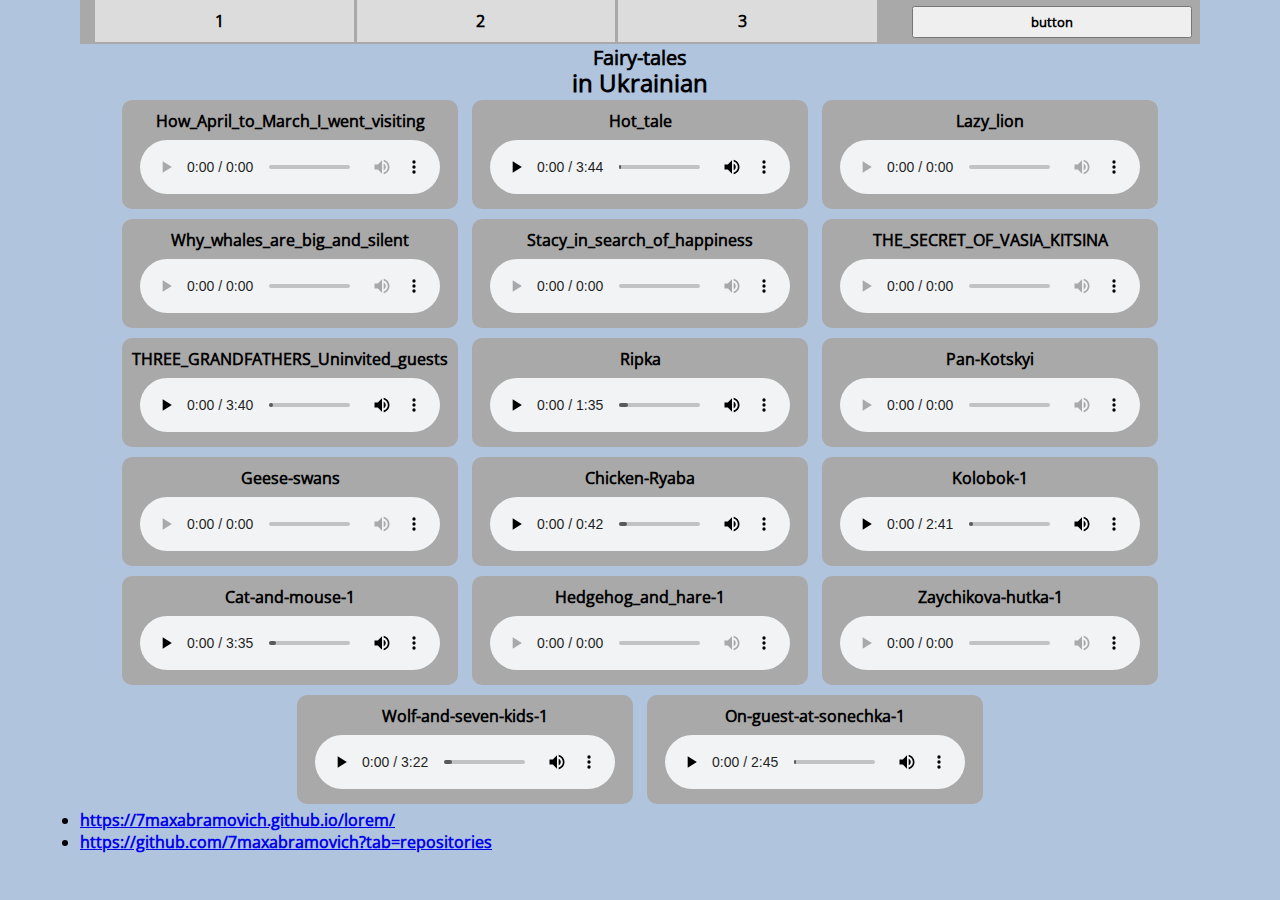
==== index.html @ 869fb1e6 "added all" ====
<!DOCTYPE html>
<html lang="en">
<head>
  <meta charset="utf-8">
  <meta name="viewport" content="width=device-width, initial-scale=1">

  <title>Fairy-tales</title>
  <meta name="description" content="fairy-tales desc">
  <meta name="keywords" content="fairy-tales key">

  <link rel="icon" href="img/favicon.svg" type="image/svg+xml">
  <link rel="stylesheet" type="text/css" href="css/style.css"/>  
</head>

<body class="body">
  <header class="header">
  <nav class="nav">
    <ul class="menu">
      <li><span>1</span>
        <ul class="submenu submenu-item-wrap">
          <li><span>1.1</span>
          <ul class="submenu-item">
            <li>1.1.1</li>
          </ul>
          </li>
          <li><span>1.2</span>
          <ul class="submenu-item">
            <li>1.2.1</li>
          </ul>
          </li>
          <li><span>1.3</span>
          <ul class="submenu-item">
            <li>1.3.1</li>
          </ul>
          </li>
          <li><span>1.4</span>
          <ul class="submenu-item">
            <li>1.4.1</li>
          </ul>
          </li>
          <li><span>1.5</span>      
          <ul class="submenu-item">
            <li>1.5.1</li>
          </ul>
          </li>
        </ul>
      </li>
      <li>2</li>
      <li><span>3</span>
        <article class="submenu">
          <p class="submenu-text">3p</p>
          <ul class="arrow">
            <li>3.1</li>
            <li>3.2</li>
            <li>3.3</li>
          </ul>
        </article>
      </li>
    </ul>
  </nav>
  <div class="login-wrap">
    <input type="button" class="login" value="button">
  </div>
  </header>
  <section class="banner">
  <article class="banner-title">
    <h1 class="h1">Fairy-tales</h1>
    <h2 class="h2">in Ukrainian</h2>
    <!-- <button class="banner-button" type="button">button</button> -->
  </article>
  <article class="banner-img">
  </article>
  </section>

  <div class="audio">
    <div class="tale">
      <p class="tale-title">How_April_to_March_I_went_visiting</p>
      <audio controls name="media" class="tale-el"><source src="audio/How_April_to_March_I_went_visiting.mp3" type="audio/mp3"></audio>
    </div>
    <div class="tale">
      <p class="tale-title">Hot_tale</p>
      <audio controls name="media" class="tale-el"><source src="audio/Hot_tale.mp3" type="audio/mp3"></audio>
    </div>
    <div class="tale">
      <p class="tale-title">Lazy_lion</p>
      <audio controls name="media" class="tale-el"><source src="audio/Lazy_lion.mp3" type="audio/mp3"></audio>
    </div>
    <div class="tale">
      <p class="tale-title">Why_whales_are_big_and_silent</p>
      <audio controls name="media" class="tale-el"><source src="audio/Why_whales_are_big_and_silent.mp3" type="audio/mp3"></audio>
    </div>
    <div class="tale">
      <p class="tale-title">Stacy_in_search_of_happiness</p>
      <audio controls name="media" class="tale-el"><source src="audio/Stacy_in_search_of_happiness.mp3" type="audio/mp3"></audio>
    </div>
    <div class="tale">
      <p class="tale-title">THE_SECRET_OF_VASIA_KITSINA</p>
      <audio controls name="media" class="tale-el"><source src="audio/THE_SECRET_OF_VASIA_KITSINA.mp3" type="audio/mp3"></audio>
    </div>
    <div class="tale">
      <p class="tale-title">THREE_GRANDFATHERS_Uninvited_guests</p>
      <audio controls name="media" class="tale-el"><source src="audio/THREE_GRANDFATHERS_Uninvited_guests.mp3" type="audio/mp3"></audio>
    </div>
    <div class="tale">
      <p class="tale-title">Ripka</p>
      <audio controls name="media" class="tale-el"><source src="audio/Ripka.mp3" type="audio/mp3"></audio>
    </div>
    <div class="tale">
      <p class="tale-title">Pan-Kotskyi</p>
      <audio controls name="media" class="tale-el"><source src="audio/Pan-Kotskyi.mp3" type="audio/mp3"></audio>
    </div>
    <div class="tale">
      <p class="tale-title">Geese-swans</p>
      <audio controls name="media" class="tale-el"><source src="audio/Geese-swans.mp3" type="audio/mp3"></audio>
    </div>
    <div class="tale">
      <p class="tale-title">Chicken-Ryaba</p>
      <audio controls name="media" class="tale-el"><source src="audio/Chicken-Ryaba.mp3" type="audio/mp3"></audio>
    </div>
    <div class="tale">
      <p class="tale-title">Kolobok-1</p>
      <audio controls name="media" class="tale-el"><source src="audio/Kolobok-1.mp3" type="audio/mp3"></audio>
    </div>
    <div class="tale">
      <p class="tale-title">Cat-and-mouse-1</p>
      <audio controls name="media" class="tale-el"><source src="audio/Cat-and-mouse-1.mp3" type="audio/mp3"></audio>
    </div>
    <div class="tale">
      <p class="tale-title">Hedgehog_and_hare-1</p>
      <audio controls name="media" class="tale-el"><source src="audio/Hedgehog_and_hare-1.mp3" type="audio/mp3"></audio>
    </div>
    <div class="tale">
      <p class="tale-title">Zaychikova-hutka-1</p>
      <audio controls name="media" class="tale-el"><source src="audio/Zaychikova-hutka-1.mp3" type="audio/mp3"></audio>
    </div>
    <div class="tale">
      <p class="tale-title">Wolf-and-seven-kids-1</p>
      <audio controls name="media" class="tale-el"><source src="audio/Wolf-and-seven-kids-1.mp3" type="audio/mp3"></audio>
    </div>
    <div class="tale">
      <p class="tale-title">On-guest-at-sonechka-1</p>
      <audio controls name="media" class="tale-el"><source src="audio/On-guest-at-sonechka-1.mp3" type="audio/mp3"></audio>
    </div>

    <!-- <div class="tale">
      <video controls name="media" class="tale-el"><source src="audio/How_April_to_March_I_went_visiting.mp3" type="audio/mp3"></video>
    </div> -->
  </div>

  <ul>
    <li><a href="https://7maxabramovich.github.io/lorem/" target="_blank">https://7maxabramovich.github.io/lorem/</a></li>
    <li><a href="https://github.com/7maxabramovich?tab=repositories" target="_blank">https://github.com/7maxabramovich?tab=repositories</a></li>
  </ul>
  
  <script src="js/js.js"></script> 

</body>
</html>
---- css/style.css ----
@font-face {
  font-family: OpenSans;
  src: url('../vendor/OpenSans/OpenSans-Regular.ttf'); 
}
p, span, div, body, input, button, ul, li, h1, h2 {
  box-sizing: border-box;
  margin: 0;
  padding: 0;
  font-weight: bold;
  font-family: OpenSans;
}

.body {
  max-width: 1120px;
  margin: auto;
  background-color: lightsteelblue;
}
.header {
  display: flex;
  justify-content: space-around;
  flex-wrap: wrap;
  background: #f4f4f4;
  background: darkgray;
  position: relative;
}
.nav {
  width: 70%;
}
.menu {
  display: flex;
  justify-content: space-around;
  flex-wrap: wrap;
}
.menu li {
  cursor: pointer;
  list-style: none;
  padding: 10px 30px 10px 20px;
  text-align: left;
}
.menu > li {
  position: relative;
  width: 33%;
  text-align: center;
  min-width: 200px;
}
.menu * {
  background: #f4f4f4;
  background: gainsboro;
}
.menu li:hover {
  box-shadow: 0px 0px 9px 6px #ddd;
  z-index: 1;
}
.submenu {
  display: none;
  position: absolute;
  top: 42px;
  left: 0;
  width: 100%;
}
.menu li:hover .submenu {
  display: block;
}
.submenu-item-wrap li {
  position: relative;
}
.submenu-item-wrap > li::after {
  content: "+";
  position: absolute;
  right: 10px;
}
.submenu-item-wrap > li:hover::after {
  content: "-";
}
.submenu-item {
  display: none;
  position: absolute;
  left: 100%;
  top: 0;
}

@media (max-width: 576px) {
  .submenu-item {
    position: initial
  }
  .submenu-item-wrap > li::after {
    top: 10px;
  }
}

.submenu-item-wrap li:hover .submenu-item {
  display: block;
}
.submenu-text {
  padding: 10px 30px 10px 20px;
  cursor: auto;
  text-align: left;
}
.arrow li {
  position: relative;
}
.arrow li::before {
  content: "";
  background: url(../img/arrow.png);
  width: 15px;
  height: 15px;
  display: block;
  position: absolute;
  left: 3px;
  top: 13px;
  filter: opacity(0.5);
}
.login-wrap {
  width: 25%;
  text-align: right;
}
.login {
  cursor: pointer;
  padding: 5px 10px;
  margin: 6px;
  width: 100%;
}
.banner {
  /* display: flex;
  flex-wrap: wrap;
  align-items: center; */
}
.banner article {
  /* width: 50%; */
  text-align: center;
}
.banner-title {
  text-align: center
}
.h1 {
  font-size: 20px;
}
.h2 {
  line-height: 1;
}
.banner-button {
  padding: 5px 10px;
  cursor: pointer;
  width: 50%;
}  
.img {
  max-width: 100%;
  cursor: pointer;
}  
.audio {
  text-align: center;
}
.tale {
  display: inline-block;
  /* float: left; */
  /* overflow: hidden; */
  width: 30%;
  /* height: 70px; */
  background: darkgray;
  border-radius: 10px;
  padding: 10px 5px 10px 5px;
  margin: 5px;
}
.tale-title {
  margin: 0px 0px 8px 0px;
}
.tale-el {
  /* margin-top: -90px; */
}

@media (max-width: 576px) {
  .h1 {
    font-size: 24px;
  }
  .h2 {
    line-height: 1.2;
    font-size: 21px;
    margin: 15px 0;
  }
}

/*modal*/
.modal-close {
  position: fixed;
  top: -8px;
  right: 15px;
}
.visually-hidden {
  width: 0px; 
}
.label {
  cursor: pointer;
}
.bar-wrap {
  width: 30px;
  height: 30px;
}
.bar {
  background-color: #fff;
  border-radius: 4px;
  position: absolute; 
}
.bar1 {
  transform-origin: 5%;
  transform: rotate(45deg);
  height: 3px;
  width: 42px;
}
.bar2 {
  bottom: 0;
  transform: rotate(-45deg);
  height: 3px;
  width: 42px;
  transform-origin: 5%;
}

.modal-window{
  border-radius: 5px;
  padding: 30px 30px;
}
.modal-opened {
  overflow: hidden;
}
.modal-shadow{
  position: fixed;
  border:none;
  width: 100%;
  top: 0;
  bottom: 0;
  right: 0;
  pointer-events: none;
  opacity: 0;
  transition: opacity 0.15s ease;
}
.modal-shadowShow{
  pointer-events: auto;
  opacity: 0.5;
}
.modal {
  position: fixed;
  top: 0;
  bottom: 0;
  right: 0;
  left: 0;
  overflow-y: auto;
  opacity: 1;
  pointer-events: none;
  z-index: 9;
  visibility: hidden;
}
.modal-active{
  pointer-events: auto;
  visibility: visible;
}
.modal-wrap {
  min-height: 100%;
  display: flex;
  align-items: center;
  justify-content: center;
}
.modal-window {
  margin: 50px 0;
  background: #000;
  width: 600px;
  max-width: 100%;
  transform: scale(0.9);
}
.modal-active .modal-window{
  opacity: 0.5;
}
.modal-img {
  margin: auto;
  display: block;
  max-width: 100%;
  width: 50%;
}
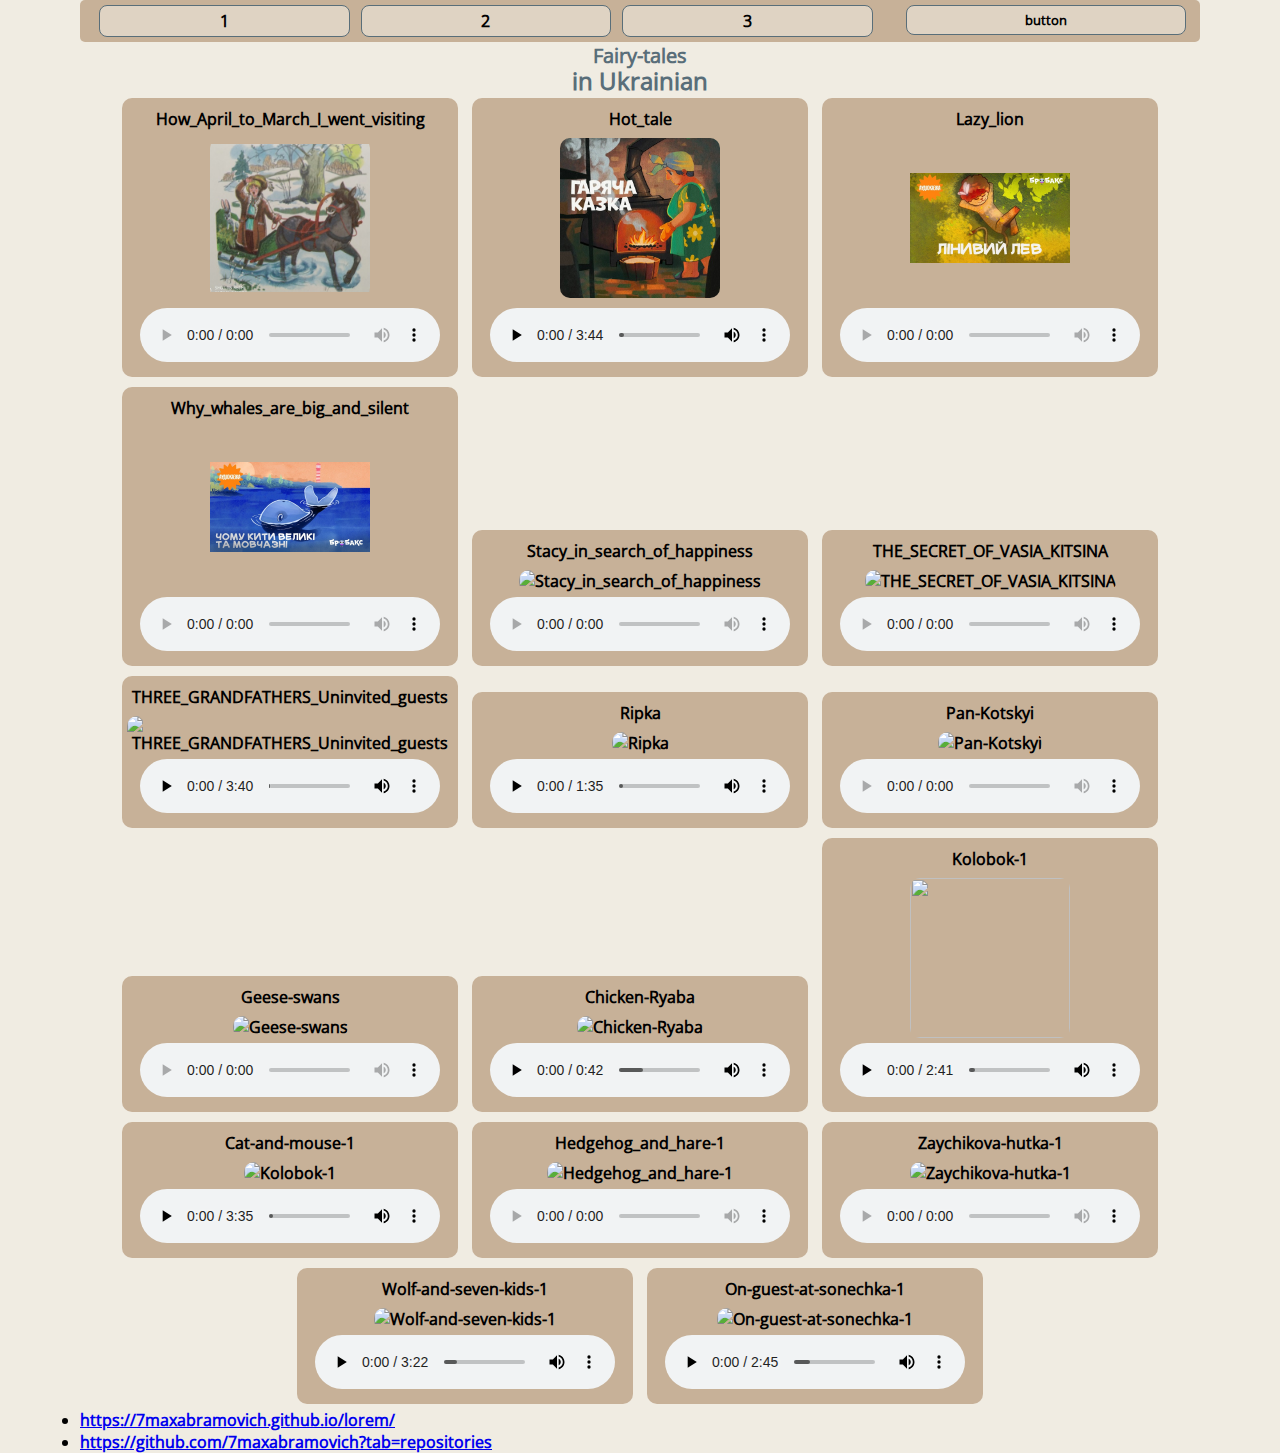
==== commit e010ed54: "added styles" ====
--- a/index.html
+++ b/index.html
@@ -75,70 +75,87 @@
   <div class="audio">
     <div class="tale">
       <p class="tale-title">How_April_to_March_I_went_visiting</p>
+      <img src="img/gal/1.jpg" alt="How_April_to_March_I_went_visiting" class="tale-img">
       <audio controls name="media" class="tale-el"><source src="audio/How_April_to_March_I_went_visiting.mp3" type="audio/mp3"></audio>
     </div>
     <div class="tale">
       <p class="tale-title">Hot_tale</p>
+      <img src="img/gal/2.jpg" alt="Hot_tale" class="tale-img">
       <audio controls name="media" class="tale-el"><source src="audio/Hot_tale.mp3" type="audio/mp3"></audio>
     </div>
     <div class="tale">
       <p class="tale-title">Lazy_lion</p>
+      <img src="img/gal/3.jpg" alt="Lazy_lion" class="tale-img">
       <audio controls name="media" class="tale-el"><source src="audio/Lazy_lion.mp3" type="audio/mp3"></audio>
     </div>
     <div class="tale">
       <p class="tale-title">Why_whales_are_big_and_silent</p>
+      <img src="img/gal/4.jpg" alt="Why_whales_are_big_and_silent" class="tale-img">
       <audio controls name="media" class="tale-el"><source src="audio/Why_whales_are_big_and_silent.mp3" type="audio/mp3"></audio>
     </div>
     <div class="tale">
       <p class="tale-title">Stacy_in_search_of_happiness</p>
+      <img src="img/gal/5.jpg" alt="Stacy_in_search_of_happiness" class="tale-img">
       <audio controls name="media" class="tale-el"><source src="audio/Stacy_in_search_of_happiness.mp3" type="audio/mp3"></audio>
     </div>
     <div class="tale">
       <p class="tale-title">THE_SECRET_OF_VASIA_KITSINA</p>
+      <img src="img/gal/6.jpg" alt="THE_SECRET_OF_VASIA_KITSINA" class="tale-img">
       <audio controls name="media" class="tale-el"><source src="audio/THE_SECRET_OF_VASIA_KITSINA.mp3" type="audio/mp3"></audio>
     </div>
     <div class="tale">
       <p class="tale-title">THREE_GRANDFATHERS_Uninvited_guests</p>
+      <img src="img/gal/7.jpg" alt="THREE_GRANDFATHERS_Uninvited_guests" class="tale-img">
       <audio controls name="media" class="tale-el"><source src="audio/THREE_GRANDFATHERS_Uninvited_guests.mp3" type="audio/mp3"></audio>
     </div>
     <div class="tale">
       <p class="tale-title">Ripka</p>
+      <img src="img/gal/8.jpg" alt="Ripka" class="tale-img">
       <audio controls name="media" class="tale-el"><source src="audio/Ripka.mp3" type="audio/mp3"></audio>
     </div>
     <div class="tale">
       <p class="tale-title">Pan-Kotskyi</p>
+      <img src="img/gal/9.jpg" alt="Pan-Kotskyi" class="tale-img">
       <audio controls name="media" class="tale-el"><source src="audio/Pan-Kotskyi.mp3" type="audio/mp3"></audio>
     </div>
     <div class="tale">
       <p class="tale-title">Geese-swans</p>
+      <img src="img/gal/10.jpg" alt="Geese-swans" class="tale-img">
       <audio controls name="media" class="tale-el"><source src="audio/Geese-swans.mp3" type="audio/mp3"></audio>
     </div>
     <div class="tale">
       <p class="tale-title">Chicken-Ryaba</p>
+      <img src="img/gal/11.jpg" alt="Chicken-Ryaba" class="tale-img">
       <audio controls name="media" class="tale-el"><source src="audio/Chicken-Ryaba.mp3" type="audio/mp3"></audio>
     </div>
     <div class="tale">
       <p class="tale-title">Kolobok-1</p>
+      <img src="img/gal/12.jpg" alt="" class="tale-img">
       <audio controls name="media" class="tale-el"><source src="audio/Kolobok-1.mp3" type="audio/mp3"></audio>
     </div>
     <div class="tale">
       <p class="tale-title">Cat-and-mouse-1</p>
+      <img src="img/gal/13.jpg" alt="Kolobok-1" class="tale-img">
       <audio controls name="media" class="tale-el"><source src="audio/Cat-and-mouse-1.mp3" type="audio/mp3"></audio>
     </div>
     <div class="tale">
       <p class="tale-title">Hedgehog_and_hare-1</p>
+      <img src="img/gal/14.jpg" alt="Hedgehog_and_hare-1" class="tale-img">
       <audio controls name="media" class="tale-el"><source src="audio/Hedgehog_and_hare-1.mp3" type="audio/mp3"></audio>
     </div>
     <div class="tale">
       <p class="tale-title">Zaychikova-hutka-1</p>
+      <img src="img/gal/15.jpg" alt="Zaychikova-hutka-1" class="tale-img">
       <audio controls name="media" class="tale-el"><source src="audio/Zaychikova-hutka-1.mp3" type="audio/mp3"></audio>
     </div>
     <div class="tale">
       <p class="tale-title">Wolf-and-seven-kids-1</p>
+      <img src="img/gal/16.jpg" alt="Wolf-and-seven-kids-1" class="tale-img">
       <audio controls name="media" class="tale-el"><source src="audio/Wolf-and-seven-kids-1.mp3" type="audio/mp3"></audio>
     </div>
     <div class="tale">
       <p class="tale-title">On-guest-at-sonechka-1</p>
+      <img src="img/gal/17.jpg" alt="On-guest-at-sonechka-1" class="tale-img">
       <audio controls name="media" class="tale-el"><source src="audio/On-guest-at-sonechka-1.mp3" type="audio/mp3"></audio>
     </div>
 
--- a/css/style.css
+++ b/css/style.css
@@ -13,15 +13,17 @@
 .body {
   max-width: 1120px;
   margin: auto;
-  background-color: lightsteelblue;
+  background-color: #f0ece2;
 }
 .header {
   display: flex;
   justify-content: space-around;
   flex-wrap: wrap;
   background: #f4f4f4;
-  background: darkgray;
-  position: relative;
+  background: #c7b198;
+  position: relative;
+  border-radius: 5px;
+  padding: 5px 0;
 }
 .nav {
   width: 70%;
@@ -34,18 +36,20 @@
 .menu li {
   cursor: pointer;
   list-style: none;
-  padding: 10px 30px 10px 20px;
+  padding: 4px 20px;
   text-align: left;
 }
 .menu > li {
   position: relative;
-  width: 33%;
+  width: 32%;
   text-align: center;
   min-width: 200px;
+  border-radius: 8px;
+  border: 1px solid #596e79;
 }
 .menu * {
   background: #f4f4f4;
-  background: gainsboro;
+  background: #dfd3c3;
 }
 .menu li:hover {
   box-shadow: 0px 0px 9px 6px #ddd;
@@ -117,8 +121,11 @@
 .login {
   cursor: pointer;
   padding: 5px 10px;
-  margin: 6px;
+  /* margin: 6px; */
   width: 100%;
+  background: #dfd3c3;
+  border-radius: 8px;
+  border: 1px solid #596e79;
 }
 .banner {
   /* display: flex;
@@ -134,9 +141,11 @@
 }
 .h1 {
   font-size: 20px;
+  color: #596e79;
 }
 .h2 {
   line-height: 1;
+  color: #596e79;
 }
 .banner-button {
   padding: 5px 10px;
@@ -156,14 +165,24 @@
   /* overflow: hidden; */
   width: 30%;
   /* height: 70px; */
-  background: darkgray;
+  background: #c7b198;
   border-radius: 10px;
   padding: 10px 5px 10px 5px;
   margin: 5px;
+  min-width: 315px;
 }
 .tale-title {
   margin: 0px 0px 8px 0px;
 }
+
+.tale-img {
+  width: 160px;
+  height: 160px;
+  margin: 0 0 5px 0px;
+  border-radius: 10px;
+  object-fit: contain;
+}
+
 .tale-el {
   /* margin-top: -90px; */
 }
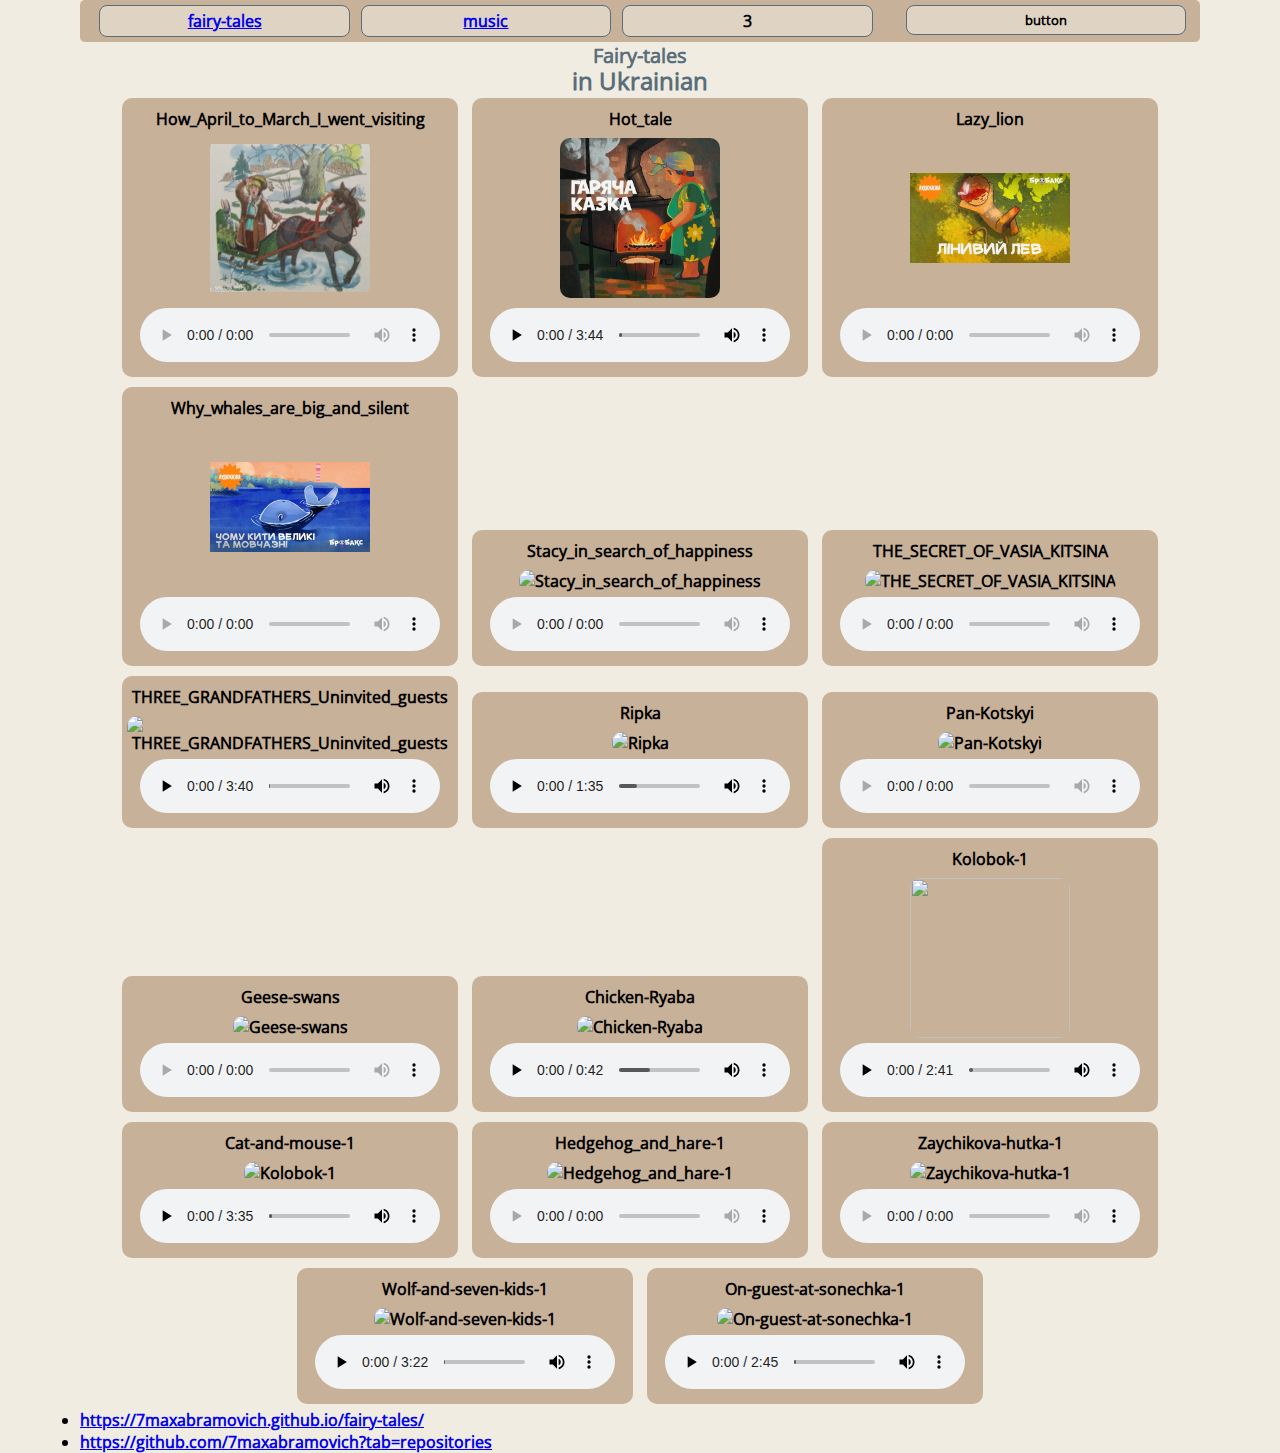
==== commit fb98221b: "added styles 2" ====
--- a/index.html
+++ b/index.html
@@ -16,7 +16,7 @@
   <header class="header">
   <nav class="nav">
     <ul class="menu">
-      <li><span>1</span>
+      <li><span><a href="index.html">fairy-tales</a></span>
         <ul class="submenu submenu-item-wrap">
           <li><span>1.1</span>
           <ul class="submenu-item">
@@ -45,7 +45,7 @@
           </li>
         </ul>
       </li>
-      <li>2</li>
+      <li><a href="music.html">music</a></li>
       <li><span>3</span>
         <article class="submenu">
           <p class="submenu-text">3p</p>
@@ -165,7 +165,7 @@
   </div>
 
   <ul>
-    <li><a href="https://7maxabramovich.github.io/lorem/" target="_blank">https://7maxabramovich.github.io/lorem/</a></li>
+    <li><a href="https://7maxabramovich.github.io/fairy-tales/" target="_blank">https://7maxabramovich.github.io/fairy-tales/</a></li>
     <li><a href="https://github.com/7maxabramovich?tab=repositories" target="_blank">https://github.com/7maxabramovich?tab=repositories</a></li>
   </ul>
   
--- a/css/style.css
+++ b/css/style.css
@@ -81,15 +81,6 @@
   position: absolute;
   left: 100%;
   top: 0;
-}
-
-@media (max-width: 576px) {
-  .submenu-item {
-    position: initial
-  }
-  .submenu-item-wrap > li::after {
-    top: 10px;
-  }
 }
 
 .submenu-item-wrap li:hover .submenu-item {
@@ -196,6 +187,15 @@
     font-size: 21px;
     margin: 15px 0;
   }
+  .submenu-item {
+    position: initial
+  }
+  .submenu-item-wrap > li::after {
+    top: 10px;
+  }
+  .tale-img {
+    height: auto;
+  }
 }
 
 /*modal*/
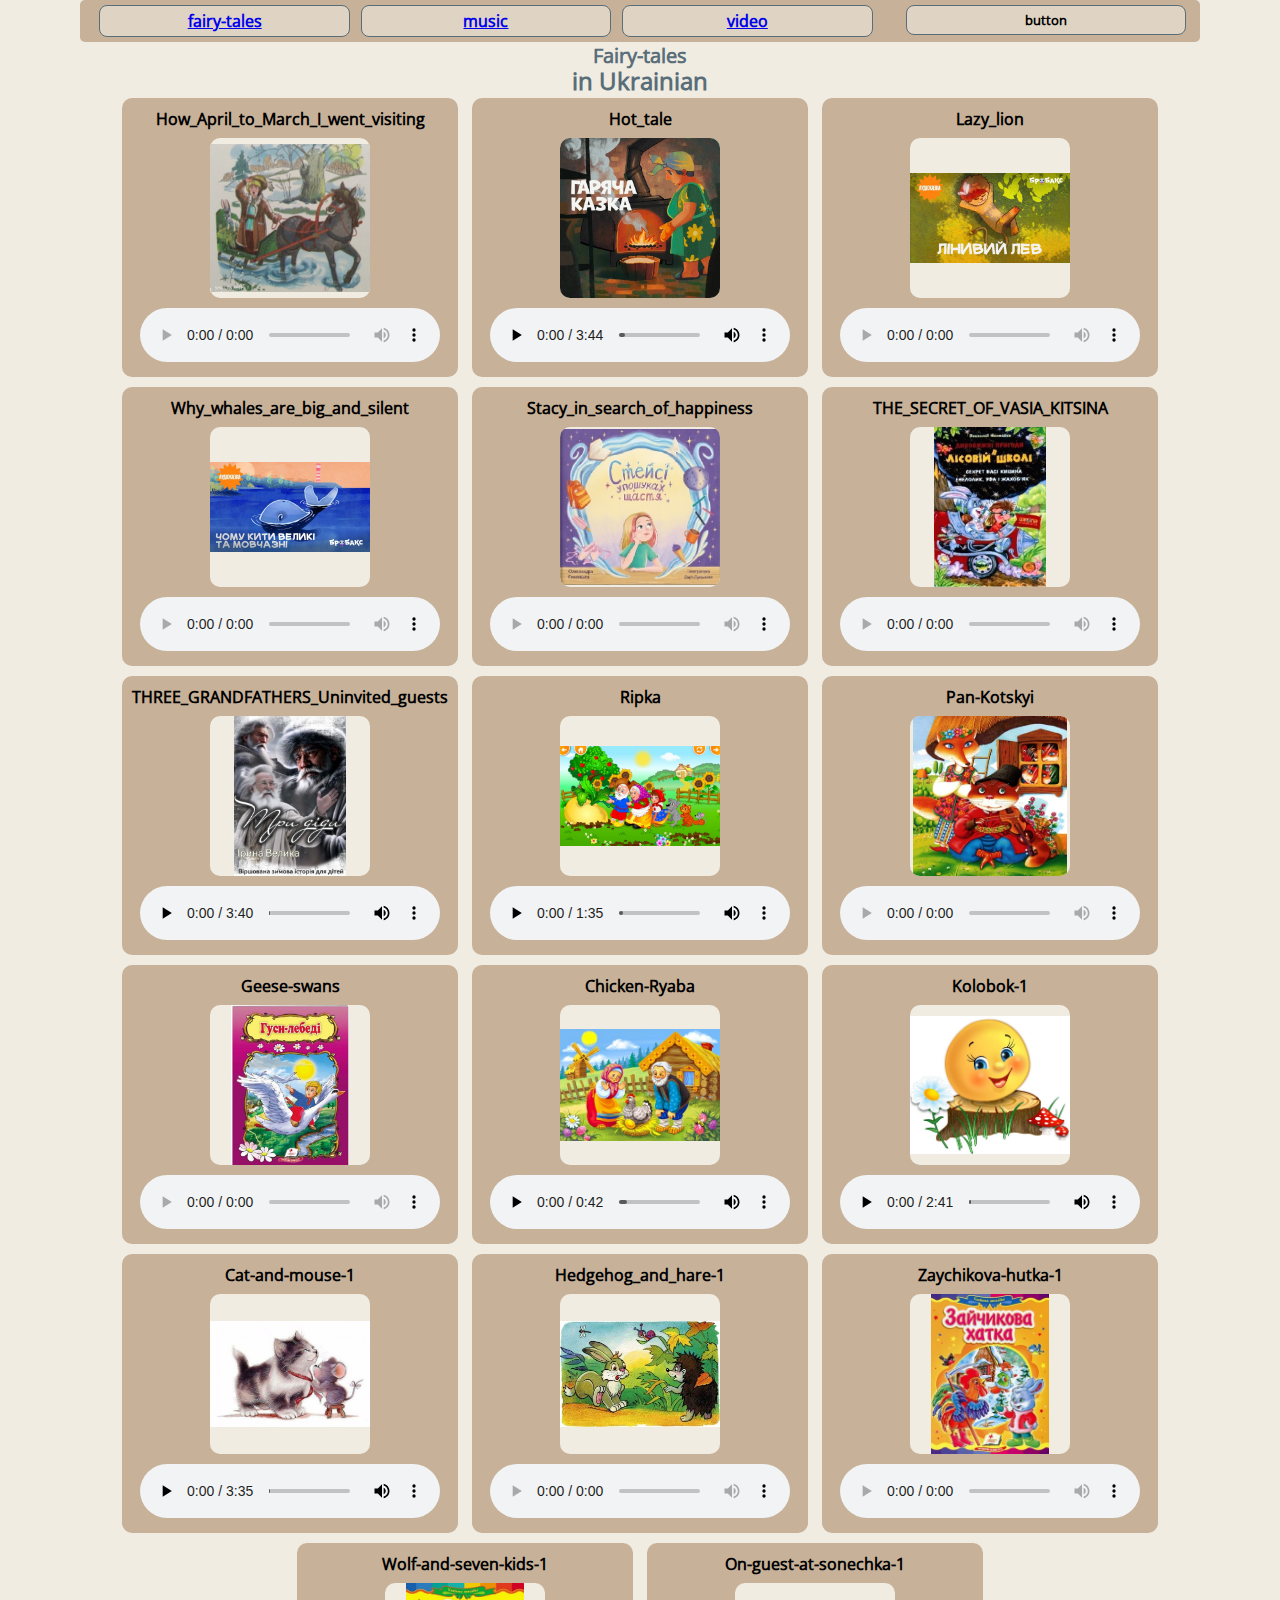
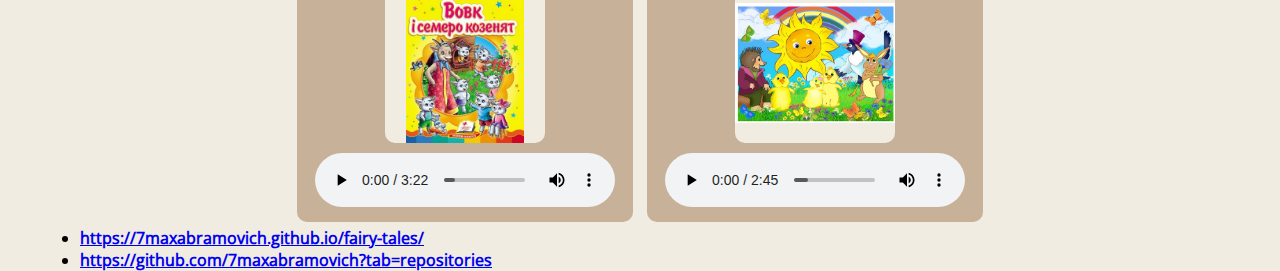
==== commit 1c433545: "added style and video" ====
--- a/index.html
+++ b/index.html
@@ -46,7 +46,7 @@
         </ul>
       </li>
       <li><a href="music.html">music</a></li>
-      <li><span>3</span>
+      <li><a href="video.html">video</a>
         <article class="submenu">
           <p class="submenu-text">3p</p>
           <ul class="arrow">
--- a/css/style.css
+++ b/css/style.css
@@ -58,7 +58,7 @@
 .submenu {
   display: none;
   position: absolute;
-  top: 42px;
+  top: 30px;
   left: 0;
   width: 100%;
 }
@@ -172,10 +172,17 @@
   margin: 0 0 5px 0px;
   border-radius: 10px;
   object-fit: contain;
+  background: #f0ece2;
 }
 
 .tale-el {
   /* margin-top: -90px; */
+}
+
+.video-el {
+  width: 300px;
+  height: 170px;
+  object-fit: cover;
 }
 
 @media (max-width: 576px) {
@@ -195,6 +202,7 @@
   }
   .tale-img {
     height: auto;
+    max-height: 160px;
   }
 }
 
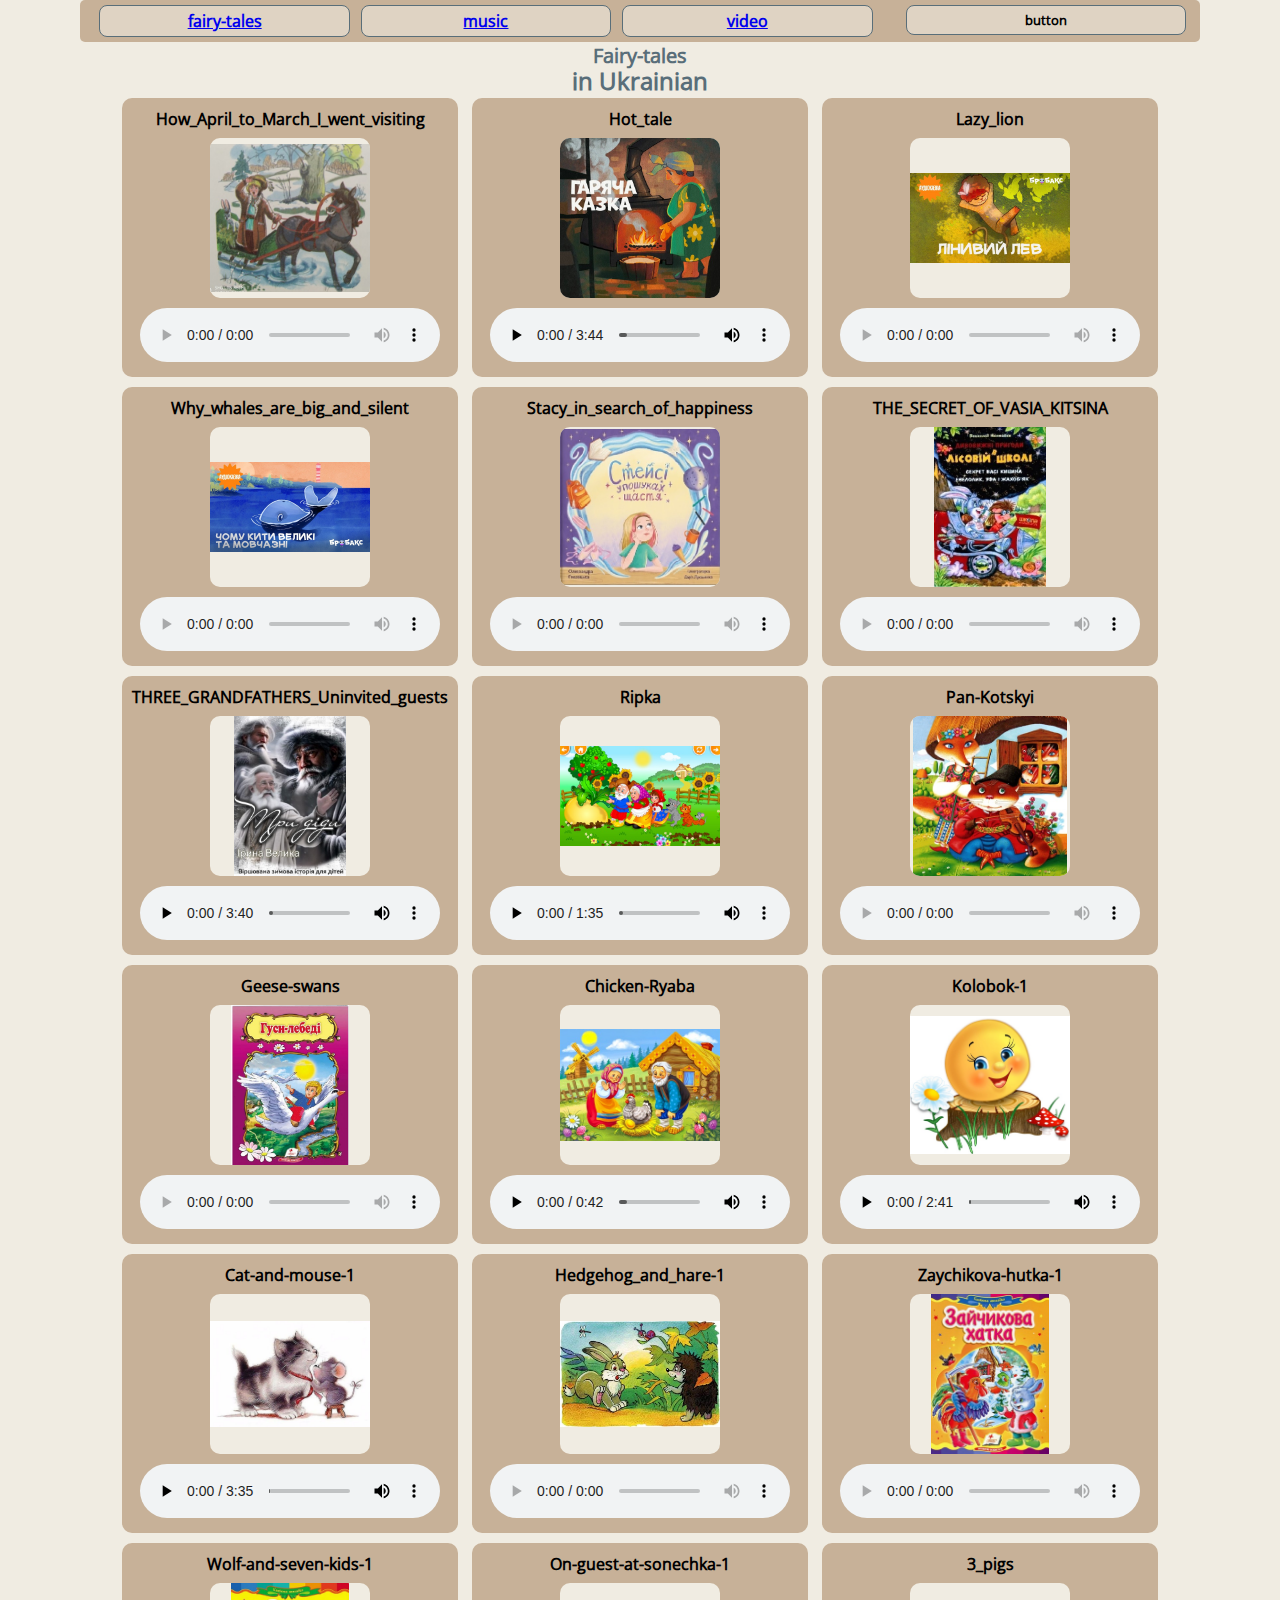
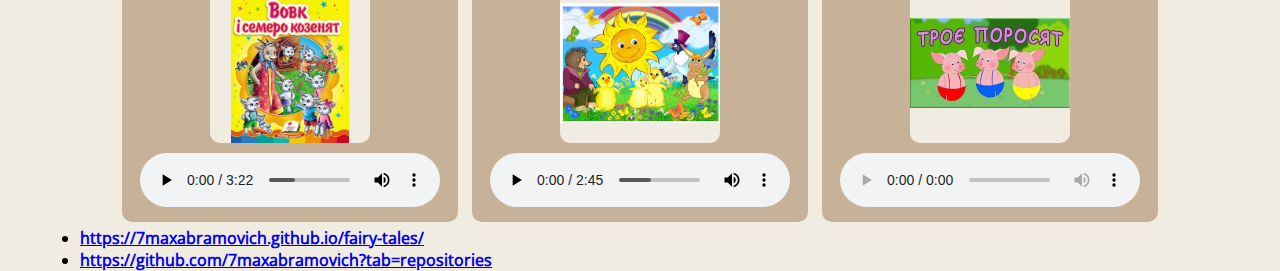
==== commit 65398169: "added new audio" ====
--- a/index.html
+++ b/index.html
@@ -158,6 +158,11 @@
       <img src="img/gal/17.jpg" alt="On-guest-at-sonechka-1" class="tale-img">
       <audio controls name="media" class="tale-el"><source src="audio/On-guest-at-sonechka-1.mp3" type="audio/mp3"></audio>
     </div>
+    <div class="tale">
+      <p class="tale-title">3_pigs</p>
+      <img src="img/gal/18.jpg" alt="3_pigs" class="tale-img">
+      <audio controls name="media" class="tale-el"><source src="audio/3_pigs.mp3" type="audio/mp3"></audio>
+    </div>
 
     <!-- <div class="tale">
       <video controls name="media" class="tale-el"><source src="audio/How_April_to_March_I_went_visiting.mp3" type="audio/mp3"></video>
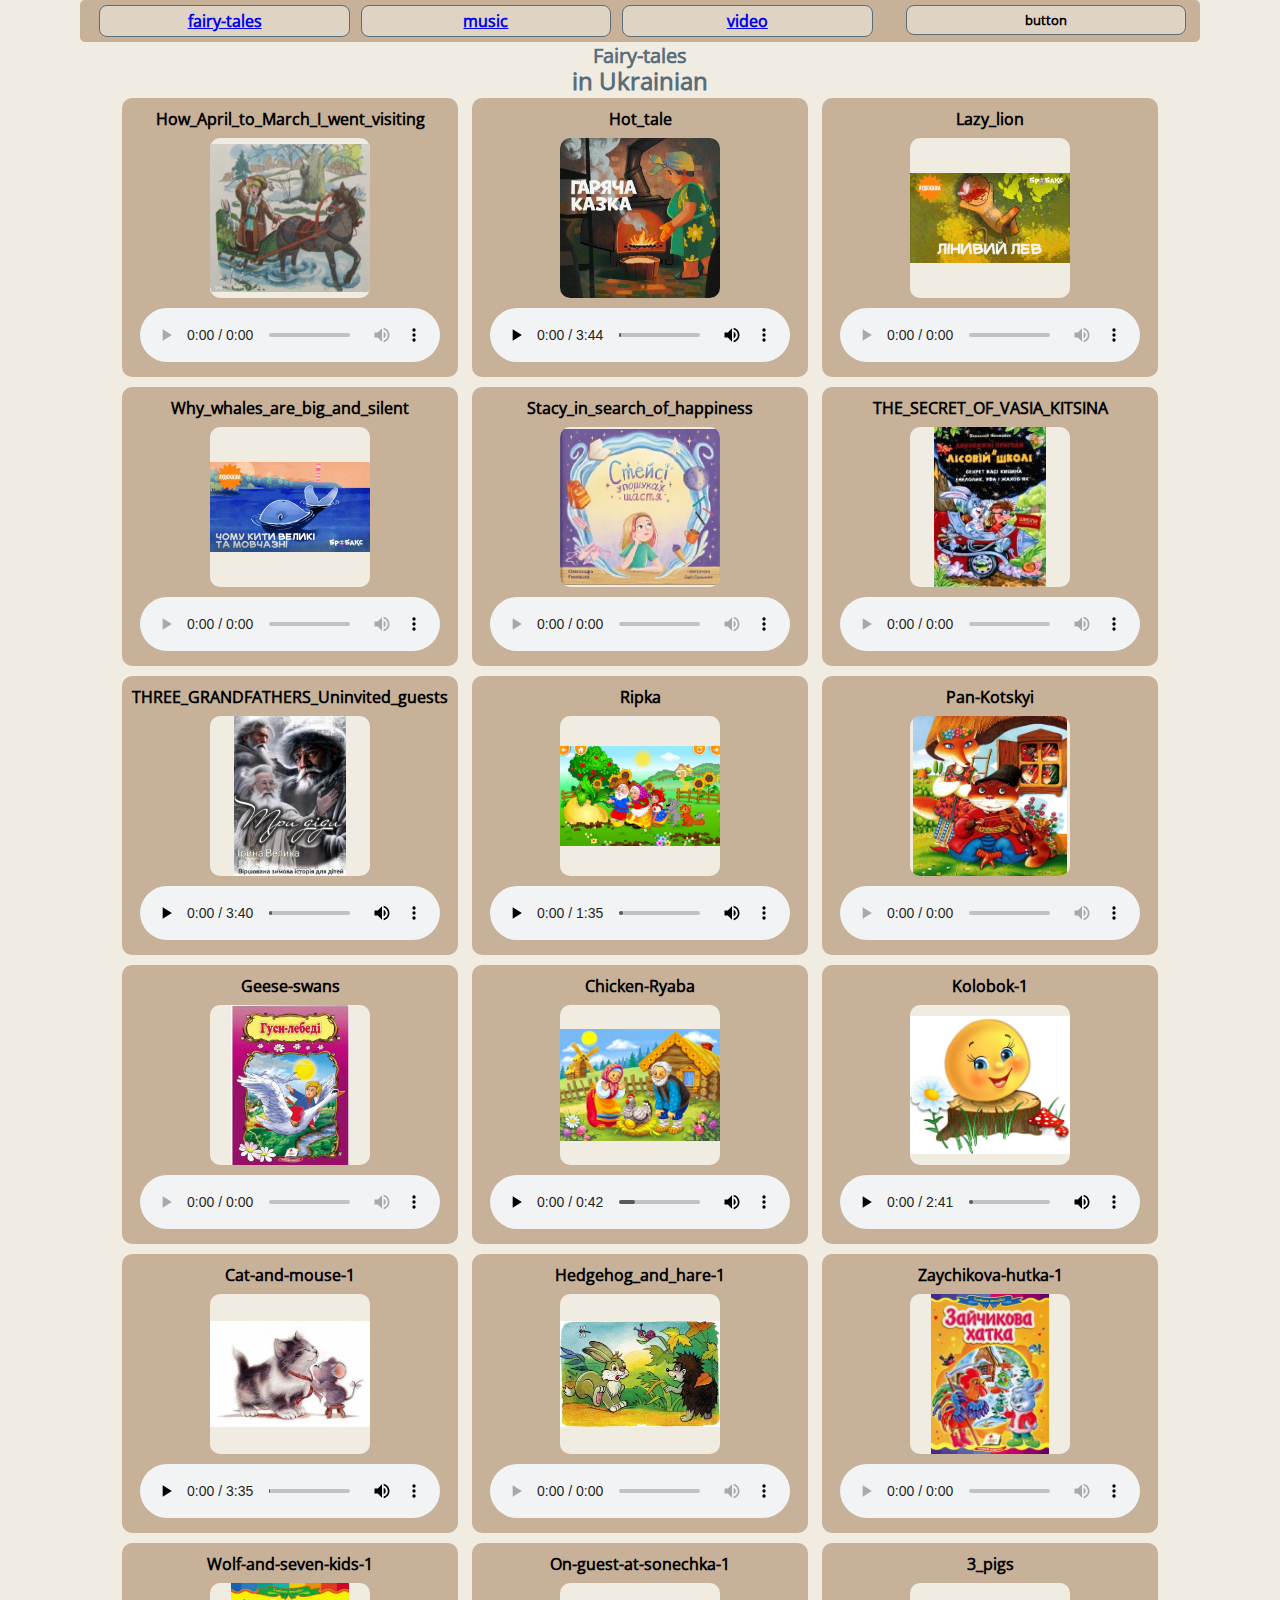
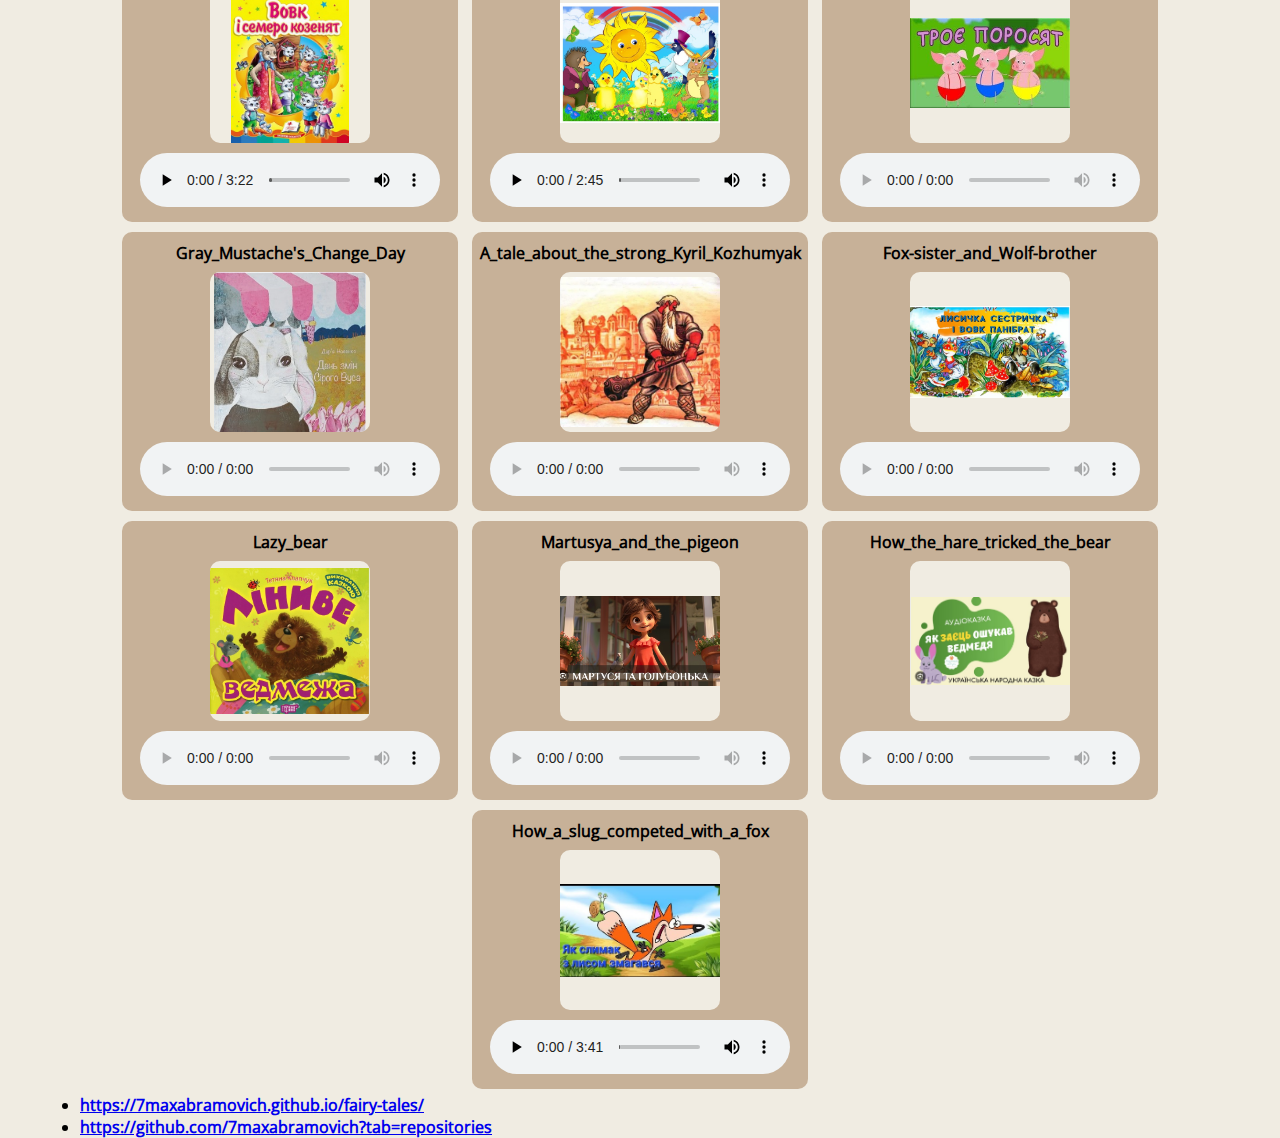
==== commit e1eaffe9: "added new audio" ====
--- a/index.html
+++ b/index.html
@@ -163,6 +163,41 @@
       <img src="img/gal/18.jpg" alt="3_pigs" class="tale-img">
       <audio controls name="media" class="tale-el"><source src="audio/3_pigs.mp3" type="audio/mp3"></audio>
     </div>
+    <div class="tale">
+      <p class="tale-title">Gray_Mustache's_Change_Day</p>
+      <img src="img/gal/19.jpg" alt="Gray_Mustache's_Change_Day" class="tale-img">
+      <audio controls name="media" class="tale-el"><source src="audio/Gray_Mustache's_Change_Day.mp3" type="audio/mp3"></audio>
+    </div>
+    <div class="tale">
+      <p class="tale-title">A_tale_about_the_strong_Kyril_Kozhumyak</p>
+      <img src="img/gal/20.jpg" alt="A_tale_about_the_strong_Kyril_Kozhumyak" class="tale-img">
+      <audio controls name="media" class="tale-el"><source src="audio/A_tale_about_the_strong_Kyril_Kozhumyak.mp3" type="audio/mp3"></audio>
+    </div>
+    <div class="tale">
+      <p class="tale-title">Fox-sister_and_Wolf-brother</p>
+      <img src="img/gal/21.jpg" alt="Fox-sister_and_Wolf-brother" class="tale-img">
+      <audio controls name="media" class="tale-el"><source src="audio/Fox-sister_and_Wolf-brother.mp3" type="audio/mp3"></audio>
+    </div>
+    <div class="tale">
+      <p class="tale-title">Lazy_bear</p>
+      <img src="img/gal/22.jpg" alt="Lazy_bear" class="tale-img">
+      <audio controls name="media" class="tale-el"><source src="audio/Lazy_bear.mp3" type="audio/mp3"></audio>
+    </div>
+    <div class="tale">
+      <p class="tale-title">Martusya_and_the_pigeon</p>
+      <img src="img/gal/23.jpg" alt="Martusya_and_the_pigeon" class="tale-img">
+      <audio controls name="media" class="tale-el"><source src="audio/Martusya_and_the_pigeon.mp3" type="audio/mp3"></audio>
+    </div>
+    <div class="tale">
+      <p class="tale-title">How_the_hare_tricked_the_bear</p>
+      <img src="img/gal/24.jpg" alt="How_the_hare_tricked_the_bear" class="tale-img">
+      <audio controls name="media" class="tale-el"><source src="audio/How_the_hare_tricked_the_bear.mp3" type="audio/mp3"></audio>
+    </div>
+    <div class="tale">
+      <p class="tale-title">How_a_slug_competed_with_a_fox</p>
+      <img src="img/gal/25.jpg" alt="How_a_slug_competed_with_a_fox" class="tale-img">
+      <audio controls name="media" class="tale-el"><source src="audio/How_a_slug_competed_with_a_fox.mp3" type="audio/mp3"></audio>
+    </div>
 
     <!-- <div class="tale">
       <video controls name="media" class="tale-el"><source src="audio/How_April_to_March_I_went_visiting.mp3" type="audio/mp3"></video>
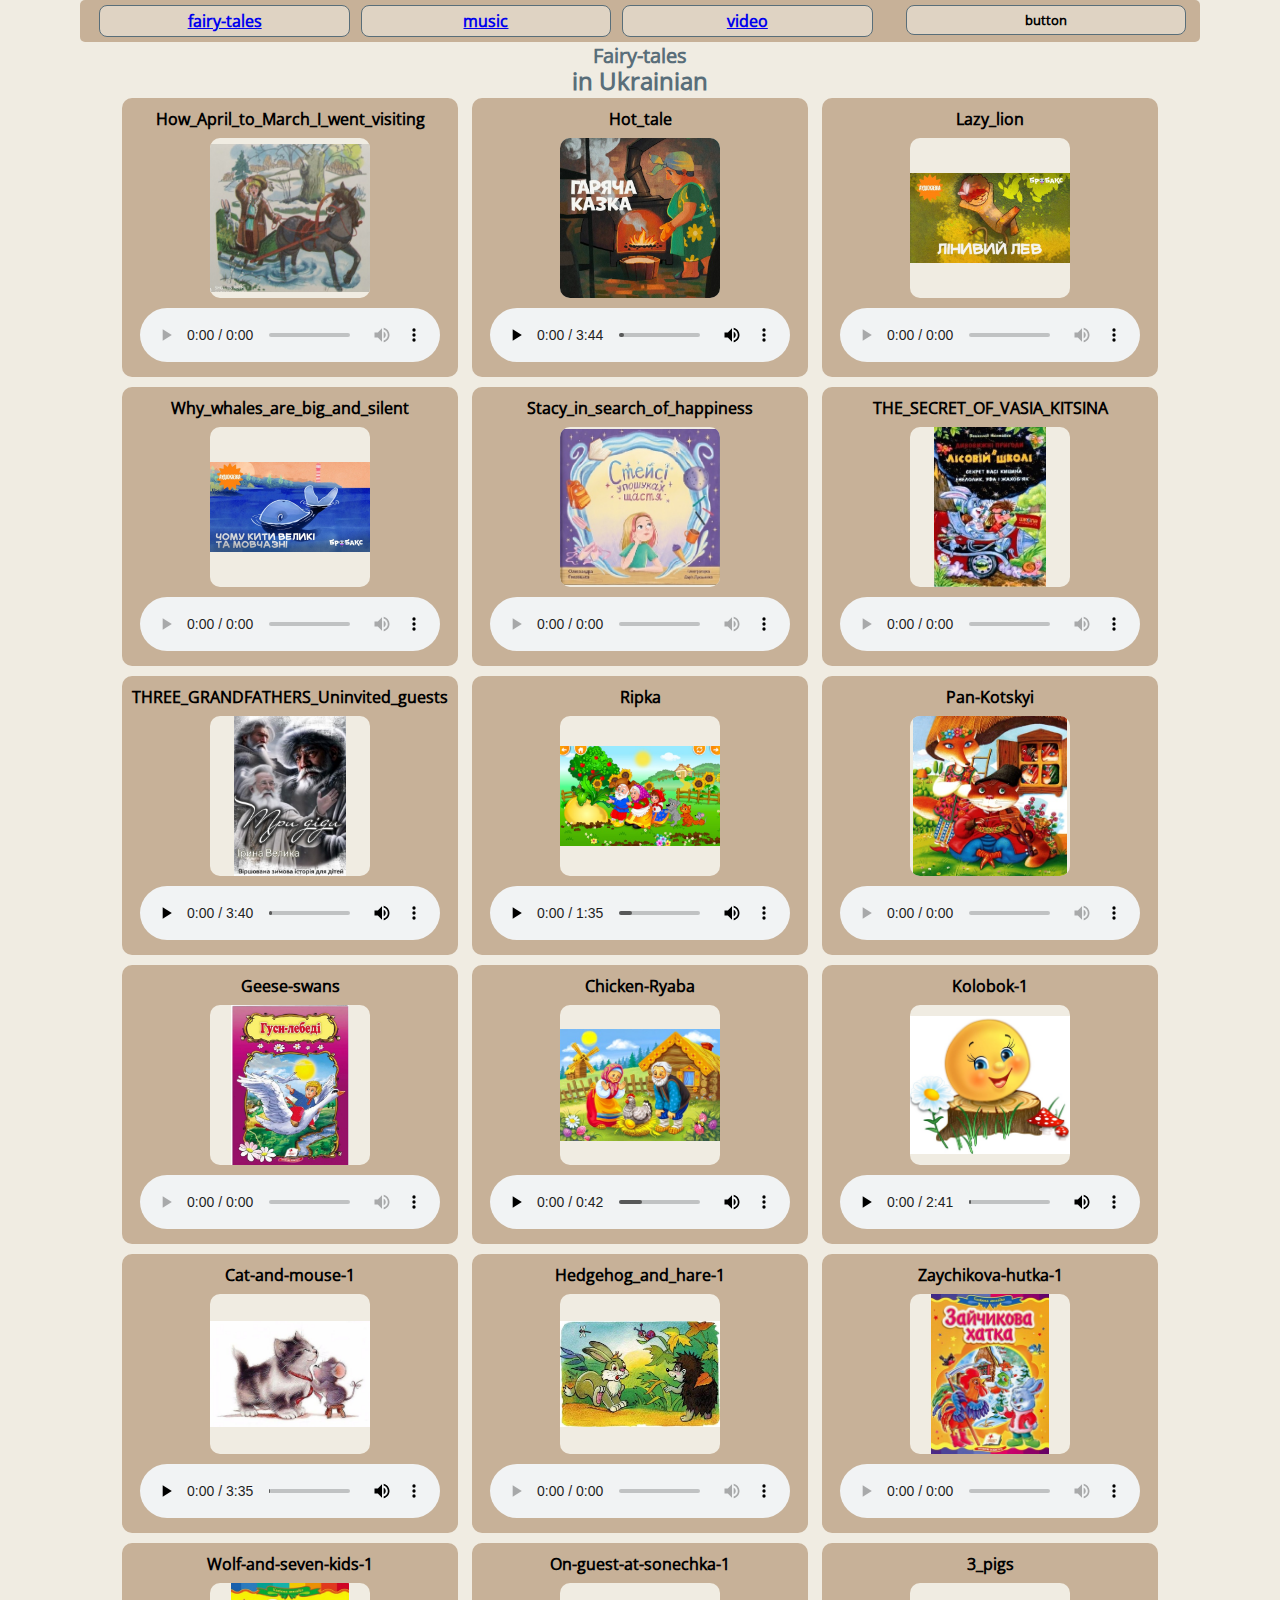
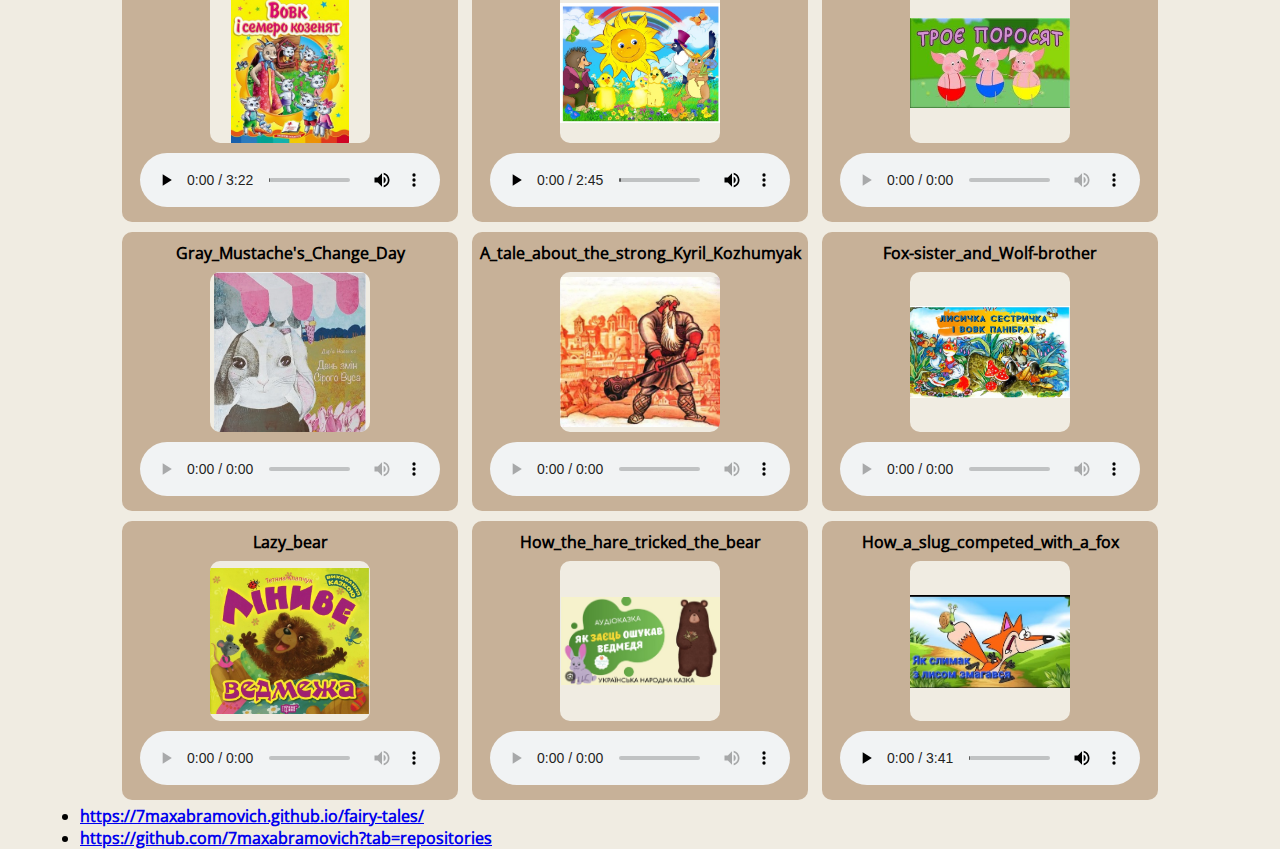
==== commit b8dd7359: "added new audio" ====
--- a/index.html
+++ b/index.html
@@ -184,18 +184,13 @@
       <audio controls name="media" class="tale-el"><source src="audio/Lazy_bear.mp3" type="audio/mp3"></audio>
     </div>
     <div class="tale">
-      <p class="tale-title">Martusya_and_the_pigeon</p>
-      <img src="img/gal/23.jpg" alt="Martusya_and_the_pigeon" class="tale-img">
-      <audio controls name="media" class="tale-el"><source src="audio/Martusya_and_the_pigeon.mp3" type="audio/mp3"></audio>
-    </div>
-    <div class="tale">
       <p class="tale-title">How_the_hare_tricked_the_bear</p>
-      <img src="img/gal/24.jpg" alt="How_the_hare_tricked_the_bear" class="tale-img">
+      <img src="img/gal/23.jpg" alt="How_the_hare_tricked_the_bear" class="tale-img">
       <audio controls name="media" class="tale-el"><source src="audio/How_the_hare_tricked_the_bear.mp3" type="audio/mp3"></audio>
     </div>
     <div class="tale">
       <p class="tale-title">How_a_slug_competed_with_a_fox</p>
-      <img src="img/gal/25.jpg" alt="How_a_slug_competed_with_a_fox" class="tale-img">
+      <img src="img/gal/24.jpg" alt="How_a_slug_competed_with_a_fox" class="tale-img">
       <audio controls name="media" class="tale-el"><source src="audio/How_a_slug_competed_with_a_fox.mp3" type="audio/mp3"></audio>
     </div>
 
